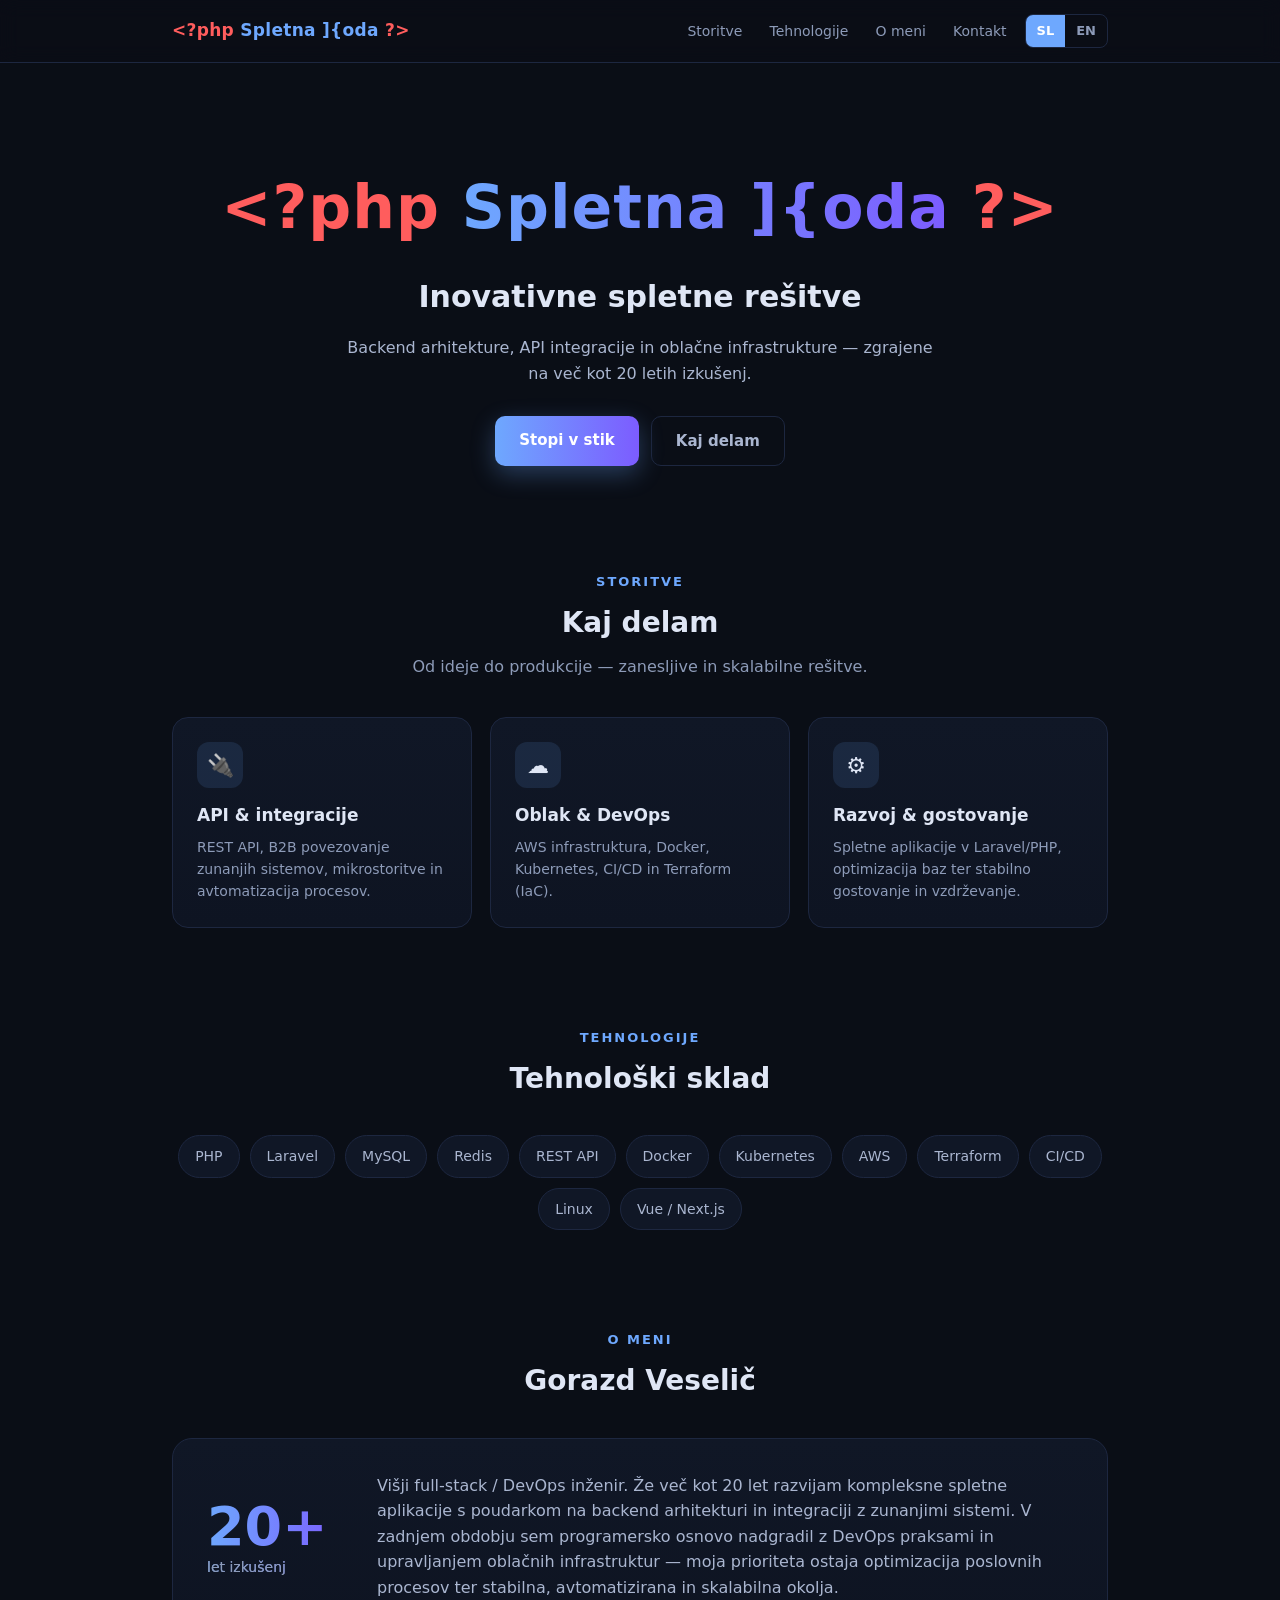
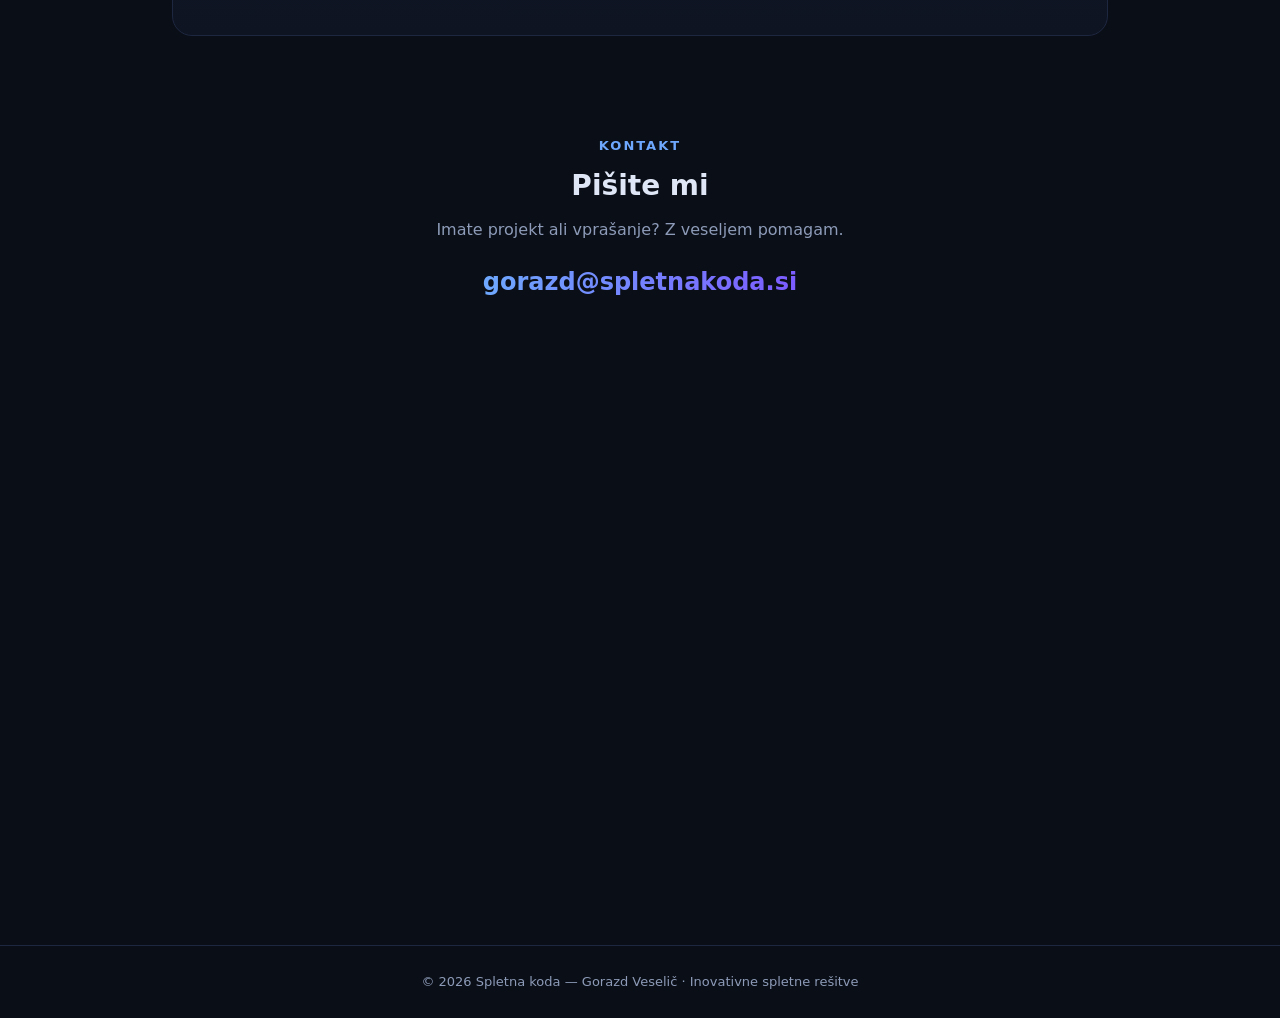
==== index.html @ e6e83b1e "Modern bilingual (SL/EN) static site redesign" ====
<!DOCTYPE html>
<html lang="sl">
<head>
<meta charset="UTF-8">
<meta name="viewport" content="width=device-width, initial-scale=1">
<title>Spletna koda – Inovativne spletne rešitve</title>
<meta name="description" content="Inovativne spletne rešitve — backend arhitekture, API integracije in oblačne infrastrukture z več kot 20 leti izkušenj. PHP, Laravel, AWS, Docker, Kubernetes.">
<meta name="keywords" content="mikrostoritve, API integracije, B2B povezave, PHP, MySQL, Laravel, Vue, AWS, DevOps, Docker, Kubernetes, spletno gostovanje">
<link rel="canonical" href="https://spletnakoda.si/">
<link rel="alternate" hreflang="sl" href="https://spletnakoda.si/">
<link rel="alternate" hreflang="en" href="https://spletnakoda.si/en/">
<link rel="alternate" hreflang="x-default" href="https://spletnakoda.si/">
<meta property="og:title" content="Spletna koda">
<meta property="og:description" content="Inovativne spletne rešitve. Backend, API integracije, B2B, PHP, MySQL, Laravel, Vue, AWS, DevOps.">
<meta property="og:url" content="https://spletnakoda.si/">
<meta property="og:image" content="https://spletnakoda.si/spletnaKoda.png">
<meta property="og:site_name" content="Spletna koda">
<meta property="og:locale" content="sl_SI">
<meta property="og:locale:alternate" content="en_US">
<meta name="theme-color" content="#0a0e16">
<link rel="icon" href="/favicon.ico">
<link rel="apple-touch-icon" href="/spletnaKoda.png">
<link rel="stylesheet" href="/style.css">
</head>
<body>

<header><div class="wrap"><nav>
  <a href="#vrh" class="brand"><span class="tag">&lt;?php</span> <span class="name">Spletna ]{oda</span> <span class="tag">?&gt;</span></a>
  <div class="nav-right">
    <div class="links">
      <a href="#storitve">Storitve</a>
      <a href="#tehnologije">Tehnologije</a>
      <a href="#omeni">O meni</a>
      <a href="#kontakt">Kontakt</a>
    </div>
    <div class="lang" aria-label="Jezik / Language">
      <a class="active" href="/" hreflang="sl" lang="sl">SL</a>
      <a href="/en/" hreflang="en" lang="en">EN</a>
    </div>
  </div>
</nav></div></header>

<div class="hero" id="vrh">
  <span class="blob b1"></span><span class="blob b2"></span><span class="blob b3"></span>
  <div class="wrap">
    <div class="logo"><span class="tag">&lt;?php</span> <span class="name">Spletna ]{oda</span> <span class="tag">?&gt;</span></div>
    <h1>Inovativne spletne rešitve</h1>
    <p>Backend arhitekture, API integracije in oblačne infrastrukture — zgrajene na več kot 20 letih izkušenj.</p>
    <div class="btns">
      <a href="#kontakt" class="btn primary">Stopi v stik</a>
      <a href="#storitve" class="btn ghost">Kaj delam</a>
    </div>
  </div>
</div>

<section id="storitve"><div class="wrap">
  <div class="label">Storitve</div>
  <h2 class="title">Kaj delam</h2>
  <p class="sub">Od ideje do produkcije — zanesljive in skalabilne rešitve.</p>
  <div class="cards">
    <div class="card"><div class="ico">🔌</div><h3>API &amp; integracije</h3><p>REST API, B2B povezovanje zunanjih sistemov, mikrostoritve in avtomatizacija procesov.</p></div>
    <div class="card"><div class="ico">☁️</div><h3>Oblak &amp; DevOps</h3><p>AWS infrastruktura, Docker, Kubernetes, CI/CD in Terraform (IaC).</p></div>
    <div class="card"><div class="ico">⚙️</div><h3>Razvoj &amp; gostovanje</h3><p>Spletne aplikacije v Laravel/PHP, optimizacija baz ter stabilno gostovanje in vzdrževanje.</p></div>
  </div>
</div></section>

<section id="tehnologije"><div class="wrap">
  <div class="label">Tehnologije</div>
  <h2 class="title">Tehnološki sklad</h2>
  <div class="chips">
    <span class="chip">PHP</span><span class="chip">Laravel</span><span class="chip">MySQL</span><span class="chip">Redis</span>
    <span class="chip">REST API</span><span class="chip">Docker</span><span class="chip">Kubernetes</span><span class="chip">AWS</span>
    <span class="chip">Terraform</span><span class="chip">CI/CD</span><span class="chip">Linux</span><span class="chip">Vue / Next.js</span>
  </div>
</div></section>

<section id="omeni"><div class="wrap">
  <div class="label">O meni</div>
  <h2 class="title">Gorazd Veselič</h2>
  <div class="about">
    <div class="big">20+<small>let izkušenj</small></div>
    <p>Višji full-stack / DevOps inženir. Že več kot 20 let razvijam kompleksne spletne aplikacije s poudarkom na backend arhitekturi in integraciji z zunanjimi sistemi. V zadnjem obdobju sem programersko osnovo nadgradil z DevOps praksami in upravljanjem oblačnih infrastruktur — moja prioriteta ostaja optimizacija poslovnih procesov ter stabilna, avtomatizirana in skalabilna okolja.</p>
  </div>
</div></section>

<section id="kontakt" class="fill"><div class="wrap contact">
  <div class="label">Kontakt</div>
  <h2 class="title">Pišite mi</h2>
  <p class="sub">Imate projekt ali vprašanje? Z veseljem pomagam.</p>
  <a href="mailto:gorazd@spletnakoda.si" class="email">gorazd@spletnakoda.si</a>
</div></section>

<footer><div class="wrap">© 2026 Spletna koda — Gorazd Veselič · Inovativne spletne rešitve</div></footer>

</body>
</html>
---- style.css ----
/* Spletna koda — shared styles (SL + EN) */

:root{
  --bg:#0a0e16; --panel:#101726; --panel2:#0e1422;
  --line:#1d2740; --text:#dfe6f5; --muted:#8d9bb8; --soft:#aab6d0;
  --brand:#6ea8fe; --brand2:#7c5cff; --accent:#22d3ee;
  --nav-h:62px;
}

*{box-sizing:border-box;margin:0;padding:0}
html{scroll-behavior:smooth}
body{
  background:var(--bg);color:var(--text);line-height:1.6;overflow-x:hidden;
  font-family:system-ui,-apple-system,"Segoe UI",sans-serif;
}
a{color:inherit;text-decoration:none}

.wrap{max-width:980px;margin:0 auto;padding:0 22px}
section{padding:28px 0 72px;scroll-margin-top:calc(var(--nav-h) + 10px)}

/* Header / navigation */
header{
  position:sticky;top:0;z-index:20;
  background:rgba(10,14,22,.7);backdrop-filter:blur(10px);
  border-bottom:1px solid var(--line);
}
nav{display:flex;justify-content:space-between;align-items:center;height:var(--nav-h)}
.brand{font-weight:800;font-size:17px;letter-spacing:.3px}
.brand .tag{color:#ff5d5d}
.brand .name{color:var(--brand);white-space:nowrap}
.nav-right{display:flex;align-items:center;gap:18px}
.links a{color:var(--muted);font-size:14px;margin-left:22px;transition:color .15s}
.links a:hover{color:var(--text)}
.lang{display:inline-flex;border:1px solid var(--line);border-radius:8px;overflow:hidden}
.lang a{color:var(--muted);font-size:13px;font-weight:700;padding:6px 11px;transition:background .15s,color .15s}
.lang a:hover{color:var(--text)}
.lang a.active{background:var(--brand);color:#fff}

/* Hero */
.hero{position:relative;text-align:center;padding:96px 0 78px;overflow:hidden;scroll-margin-top:calc(var(--nav-h) + 10px)}
.blob{position:absolute;border-radius:50%;filter:blur(80px);opacity:.5;animation:float 14s ease-in-out infinite}
.b1{width:420px;height:420px;background:var(--brand2);top:-160px;left:-120px}
.b2{width:380px;height:380px;background:var(--brand);top:-120px;right:-120px;animation-delay:-5s}
.b3{width:300px;height:300px;background:var(--accent);bottom:-180px;left:40%;opacity:.25;animation-delay:-9s}
@keyframes float{0%,100%{transform:translateY(0)}50%{transform:translateY(28px)}}
@media(prefers-reduced-motion:reduce){.blob{animation:none}}
.hero>*{position:relative;z-index:1}
.hero .logo{font-size:clamp(34px,7vw,60px);font-weight:800;letter-spacing:1px;white-space:nowrap}
.hero .logo .tag{color:#ff5d5d}
.hero .logo .name{white-space:nowrap;background:linear-gradient(90deg,var(--brand),var(--brand2));-webkit-background-clip:text;background-clip:text;color:transparent}
.hero h1{font-size:clamp(20px,3.4vw,30px);margin-top:18px;font-weight:700}
.hero p{color:var(--soft);max-width:600px;margin:14px auto 0;font-size:16px}

.btns{margin-top:30px;display:flex;gap:12px;justify-content:center;flex-wrap:wrap}
.btn{padding:12px 24px;border-radius:10px;font-weight:600;font-size:15px;transition:transform .12s,box-shadow .12s}
.btn:hover{transform:translateY(-2px)}
.btn.primary{background:linear-gradient(90deg,var(--brand),var(--brand2));color:#fff;box-shadow:0 8px 24px rgba(110,168,254,.3)}
.btn.ghost{border:1px solid var(--line);color:var(--soft)}

/* Section headings */
.label{text-align:center;color:var(--brand);font-size:13px;font-weight:700;letter-spacing:2px;text-transform:uppercase}
h2.title{text-align:center;font-size:28px;margin-top:8px}
.sub{text-align:center;color:var(--muted);max-width:560px;margin:8px auto 0}

/* Service cards */
.cards{display:grid;grid-template-columns:repeat(3,1fr);gap:18px;margin-top:38px}
.card{background:linear-gradient(180deg,var(--panel),var(--panel2));border:1px solid var(--line);border-radius:16px;padding:24px;transition:transform .15s,border-color .15s}
.card:hover{transform:translateY(-4px);border-color:var(--brand)}
.card .ico{width:46px;height:46px;margin-bottom:14px;border-radius:12px;background:rgba(110,168,254,.12);display:flex;align-items:center;justify-content:center;font-size:22px}
.card h3{font-size:17px;margin-bottom:6px}
.card p{color:var(--muted);font-size:14px}

/* Tech chips */
.chips{display:flex;flex-wrap:wrap;gap:10px;justify-content:center;margin-top:34px}
.chip{background:var(--panel);border:1px solid var(--line);color:var(--soft);padding:9px 16px;border-radius:30px;font-size:14px;transition:border-color .15s,color .15s}
.chip:hover{border-color:var(--accent);color:var(--text)}

/* About */
.about{display:grid;grid-template-columns:140px 1fr;gap:30px;align-items:center;margin-top:34px;padding:34px;border:1px solid var(--line);border-radius:20px;background:linear-gradient(180deg,var(--panel),var(--panel2))}
.about .big{font-size:54px;font-weight:800;line-height:1;background:linear-gradient(90deg,var(--brand),var(--brand2));-webkit-background-clip:text;background-clip:text;color:transparent}
.about .big small{display:block;margin-top:6px;font-size:14px;font-weight:500;color:var(--muted)}
.about p{color:var(--soft)}

/* Contact */
.fill{min-height:calc(100vh - var(--nav-h) - 1px)}   /* lets the last section's title align like the others */
.contact{text-align:center}
.contact .email{display:inline-block;margin-top:20px;font-size:clamp(18px,4vw,24px);font-weight:700;background:linear-gradient(90deg,var(--brand),var(--brand2));-webkit-background-clip:text;background-clip:text;color:transparent}

footer{border-top:1px solid var(--line);padding:26px 0;text-align:center;color:var(--muted);font-size:13px}

/* Mobile: no menu, so the anchor-offset tricks aren't needed — even spacing, no empty tail */
@media(max-width:720px){
  .cards{grid-template-columns:1fr}
  .about{grid-template-columns:1fr;text-align:center}
  .links{display:none}
  section{padding:44px 0}
  .hero{padding:80px 0 44px}
  .fill{min-height:auto}
}

/* Keep the wordmark intact: one line when it fits, else cleanly stacked into 3 lines */
@media(max-width:480px){
  .hero .logo{white-space:normal}
  .hero .logo .tag,.hero .logo .name{display:block}
}
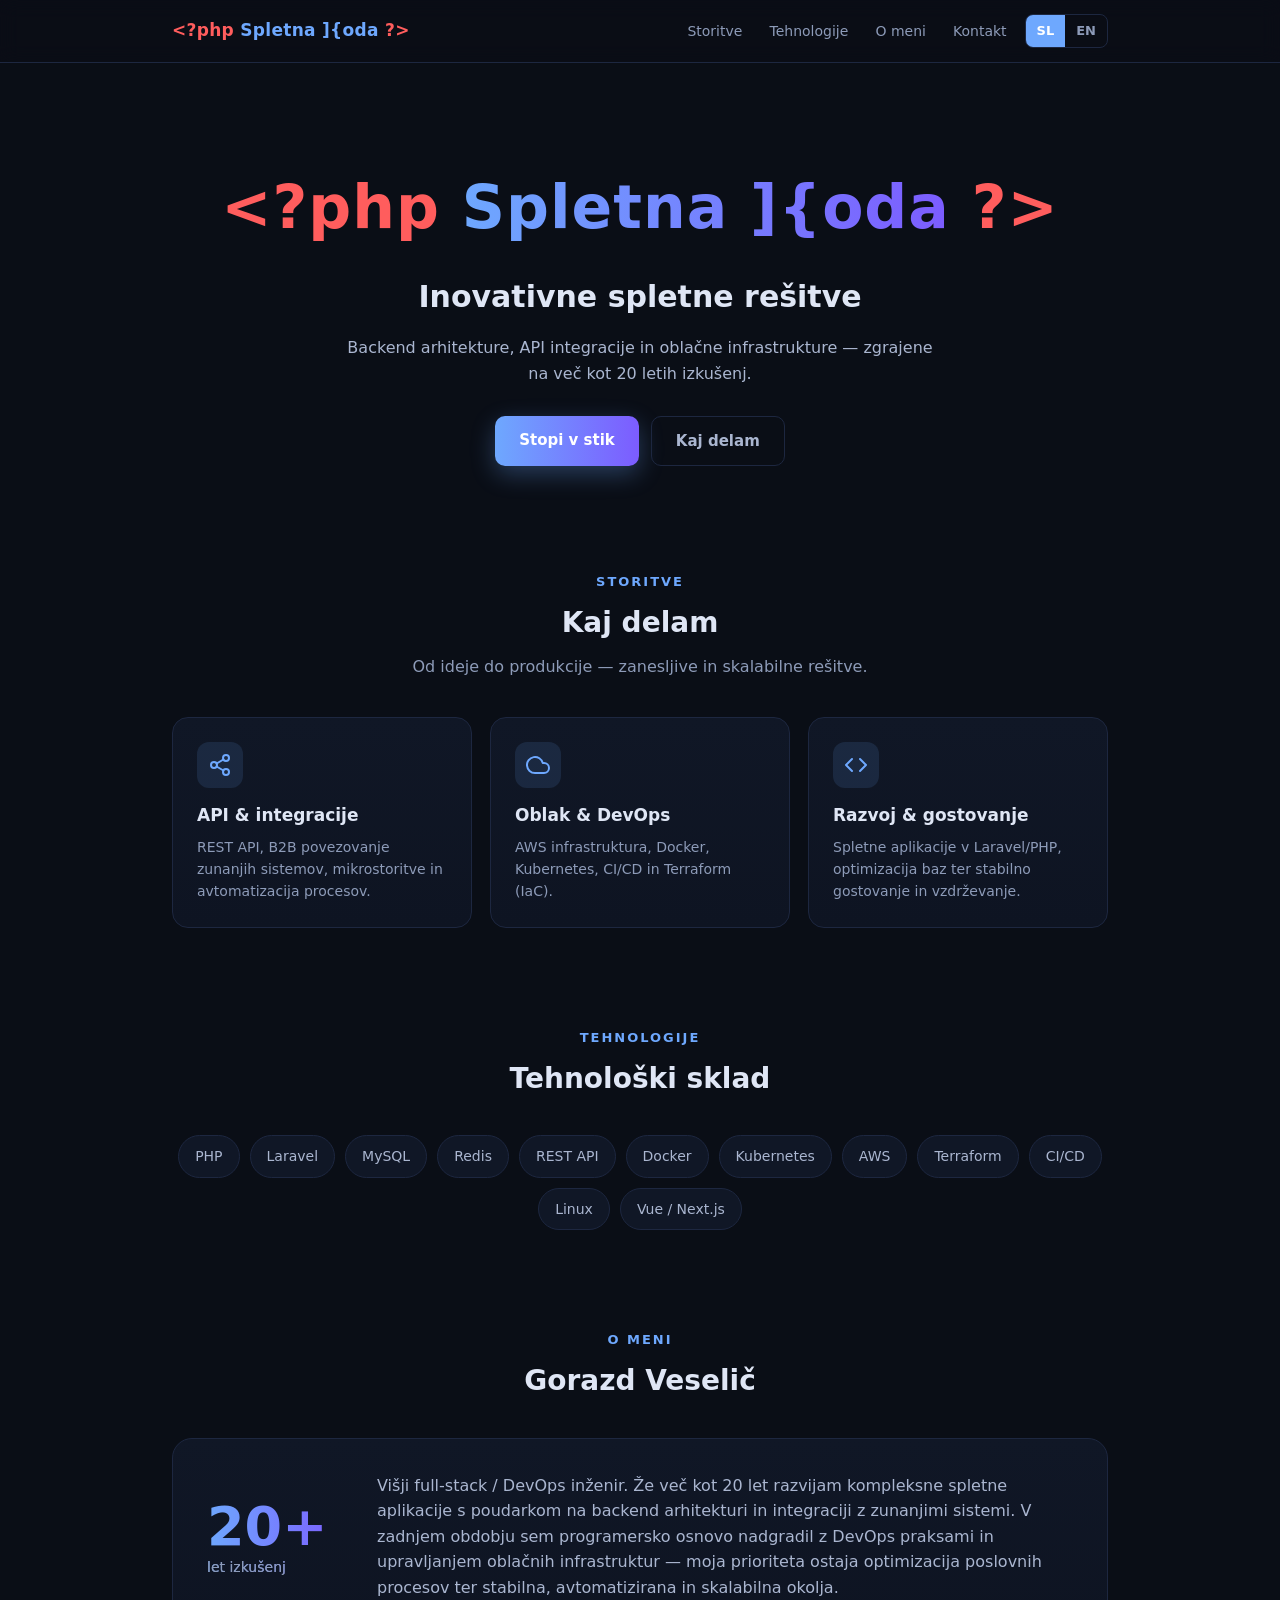
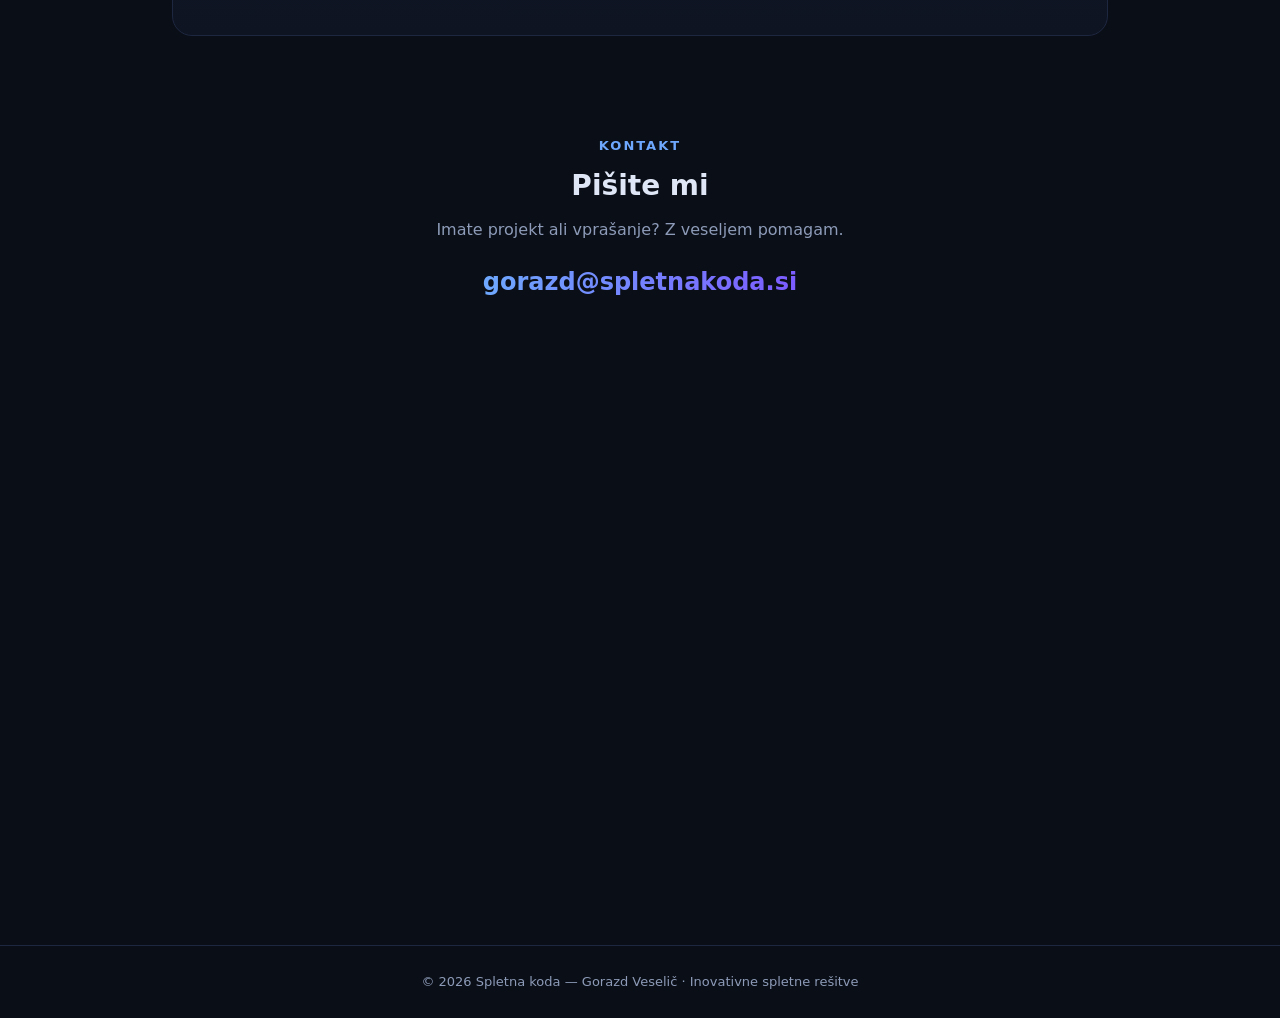
==== commit 1e5197b4: "Replace emoji icons with inline SVG icons" ====
--- a/index.html
+++ b/index.html
@@ -58,9 +58,9 @@
   <h2 class="title">Kaj delam</h2>
   <p class="sub">Od ideje do produkcije — zanesljive in skalabilne rešitve.</p>
   <div class="cards">
-    <div class="card"><div class="ico">🔌</div><h3>API &amp; integracije</h3><p>REST API, B2B povezovanje zunanjih sistemov, mikrostoritve in avtomatizacija procesov.</p></div>
-    <div class="card"><div class="ico">☁️</div><h3>Oblak &amp; DevOps</h3><p>AWS infrastruktura, Docker, Kubernetes, CI/CD in Terraform (IaC).</p></div>
-    <div class="card"><div class="ico">⚙️</div><h3>Razvoj &amp; gostovanje</h3><p>Spletne aplikacije v Laravel/PHP, optimizacija baz ter stabilno gostovanje in vzdrževanje.</p></div>
+    <div class="card"><div class="ico"><svg viewBox="0 0 24 24" fill="none" stroke="currentColor" stroke-width="2" stroke-linecap="round" stroke-linejoin="round" aria-hidden="true"><circle cx="18" cy="5" r="3"/><circle cx="6" cy="12" r="3"/><circle cx="18" cy="19" r="3"/><line x1="8.59" y1="13.51" x2="15.42" y2="17.49"/><line x1="15.41" y1="6.51" x2="8.59" y2="10.49"/></svg></div><h3>API &amp; integracije</h3><p>REST API, B2B povezovanje zunanjih sistemov, mikrostoritve in avtomatizacija procesov.</p></div>
+    <div class="card"><div class="ico"><svg viewBox="0 0 24 24" fill="none" stroke="currentColor" stroke-width="2" stroke-linecap="round" stroke-linejoin="round" aria-hidden="true"><path d="M18 10h-1.26A8 8 0 1 0 9 20h9a5 5 0 0 0 0-10z"/></svg></div><h3>Oblak &amp; DevOps</h3><p>AWS infrastruktura, Docker, Kubernetes, CI/CD in Terraform (IaC).</p></div>
+    <div class="card"><div class="ico"><svg viewBox="0 0 24 24" fill="none" stroke="currentColor" stroke-width="2" stroke-linecap="round" stroke-linejoin="round" aria-hidden="true"><polyline points="16 18 22 12 16 6"/><polyline points="8 6 2 12 8 18"/></svg></div><h3>Razvoj &amp; gostovanje</h3><p>Spletne aplikacije v Laravel/PHP, optimizacija baz ter stabilno gostovanje in vzdrževanje.</p></div>
   </div>
 </div></section>
 
--- a/style.css
+++ b/style.css
@@ -66,7 +66,8 @@
 .cards{display:grid;grid-template-columns:repeat(3,1fr);gap:18px;margin-top:38px}
 .card{background:linear-gradient(180deg,var(--panel),var(--panel2));border:1px solid var(--line);border-radius:16px;padding:24px;transition:transform .15s,border-color .15s}
 .card:hover{transform:translateY(-4px);border-color:var(--brand)}
-.card .ico{width:46px;height:46px;margin-bottom:14px;border-radius:12px;background:rgba(110,168,254,.12);display:flex;align-items:center;justify-content:center;font-size:22px}
+.card .ico{width:46px;height:46px;margin-bottom:14px;border-radius:12px;background:rgba(110,168,254,.12);display:flex;align-items:center;justify-content:center;color:var(--brand)}
+.card .ico svg{width:24px;height:24px}
 .card h3{font-size:17px;margin-bottom:6px}
 .card p{color:var(--muted);font-size:14px}
 
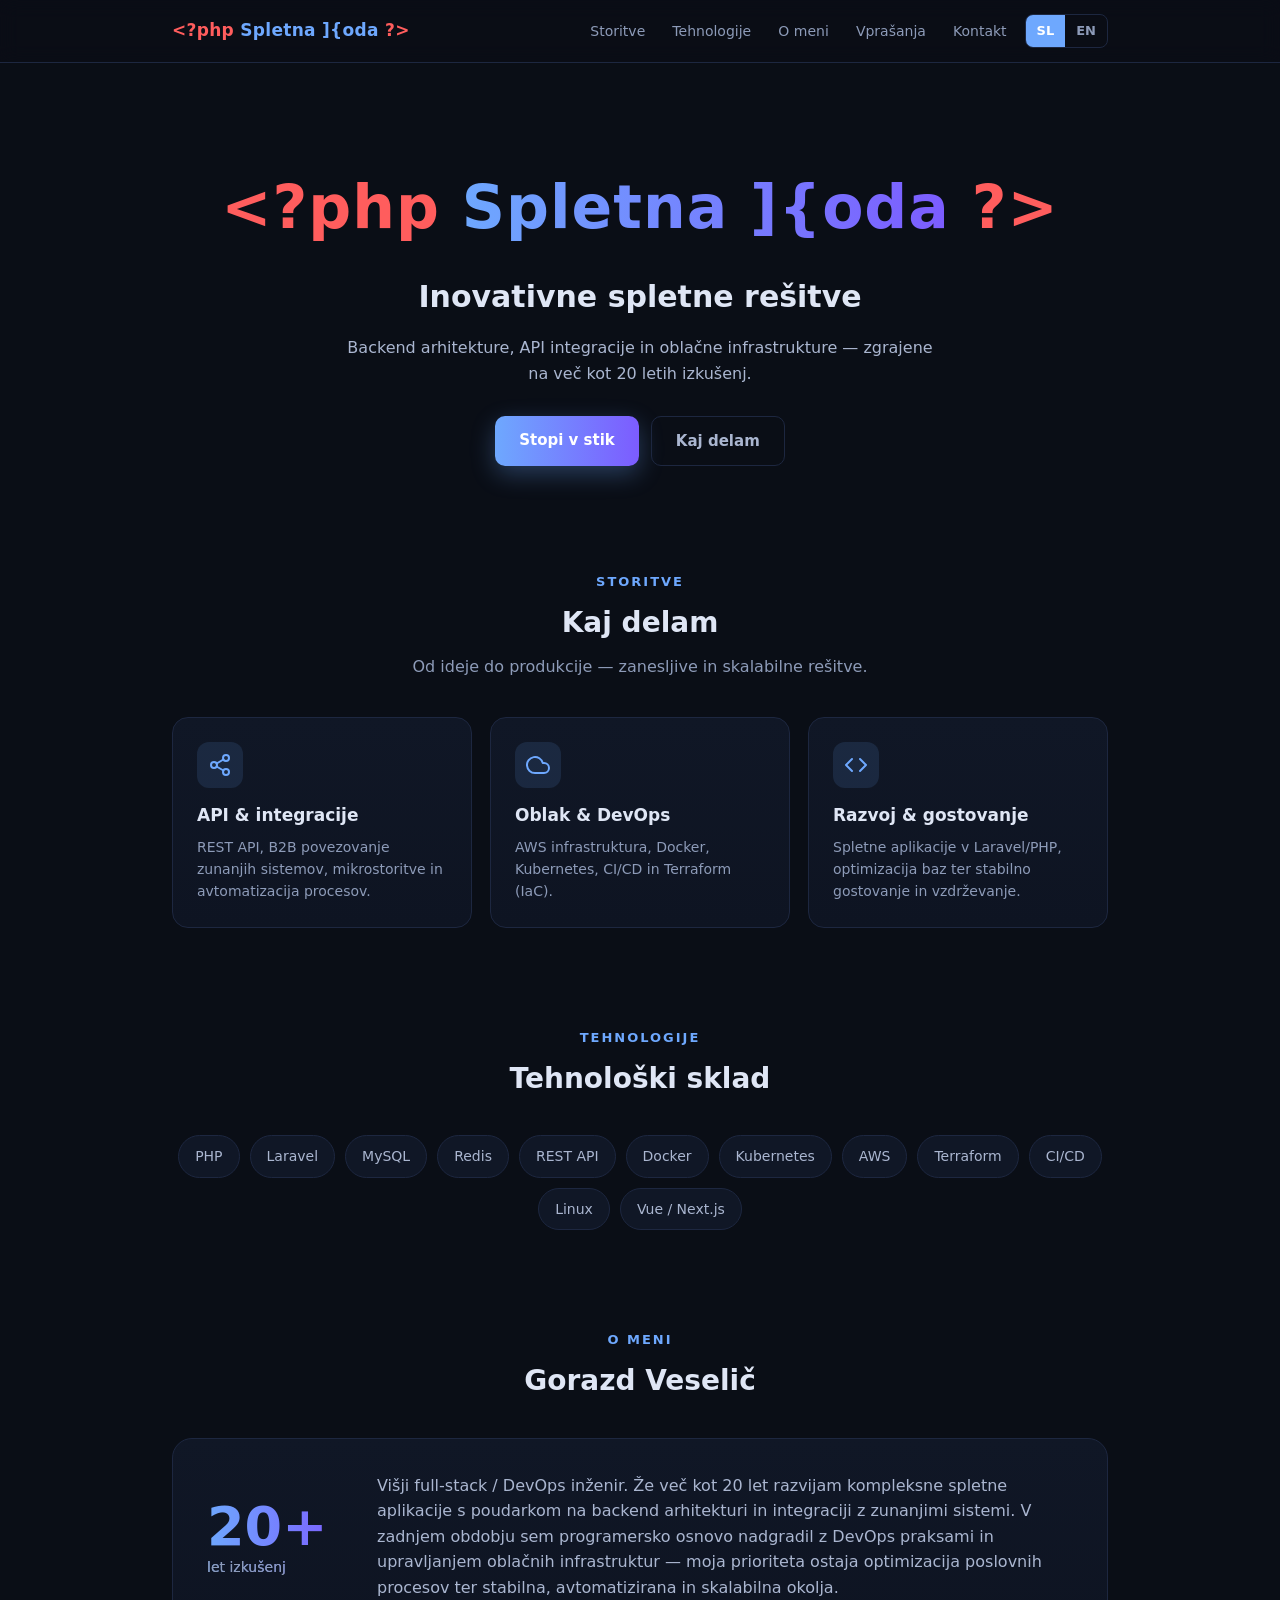
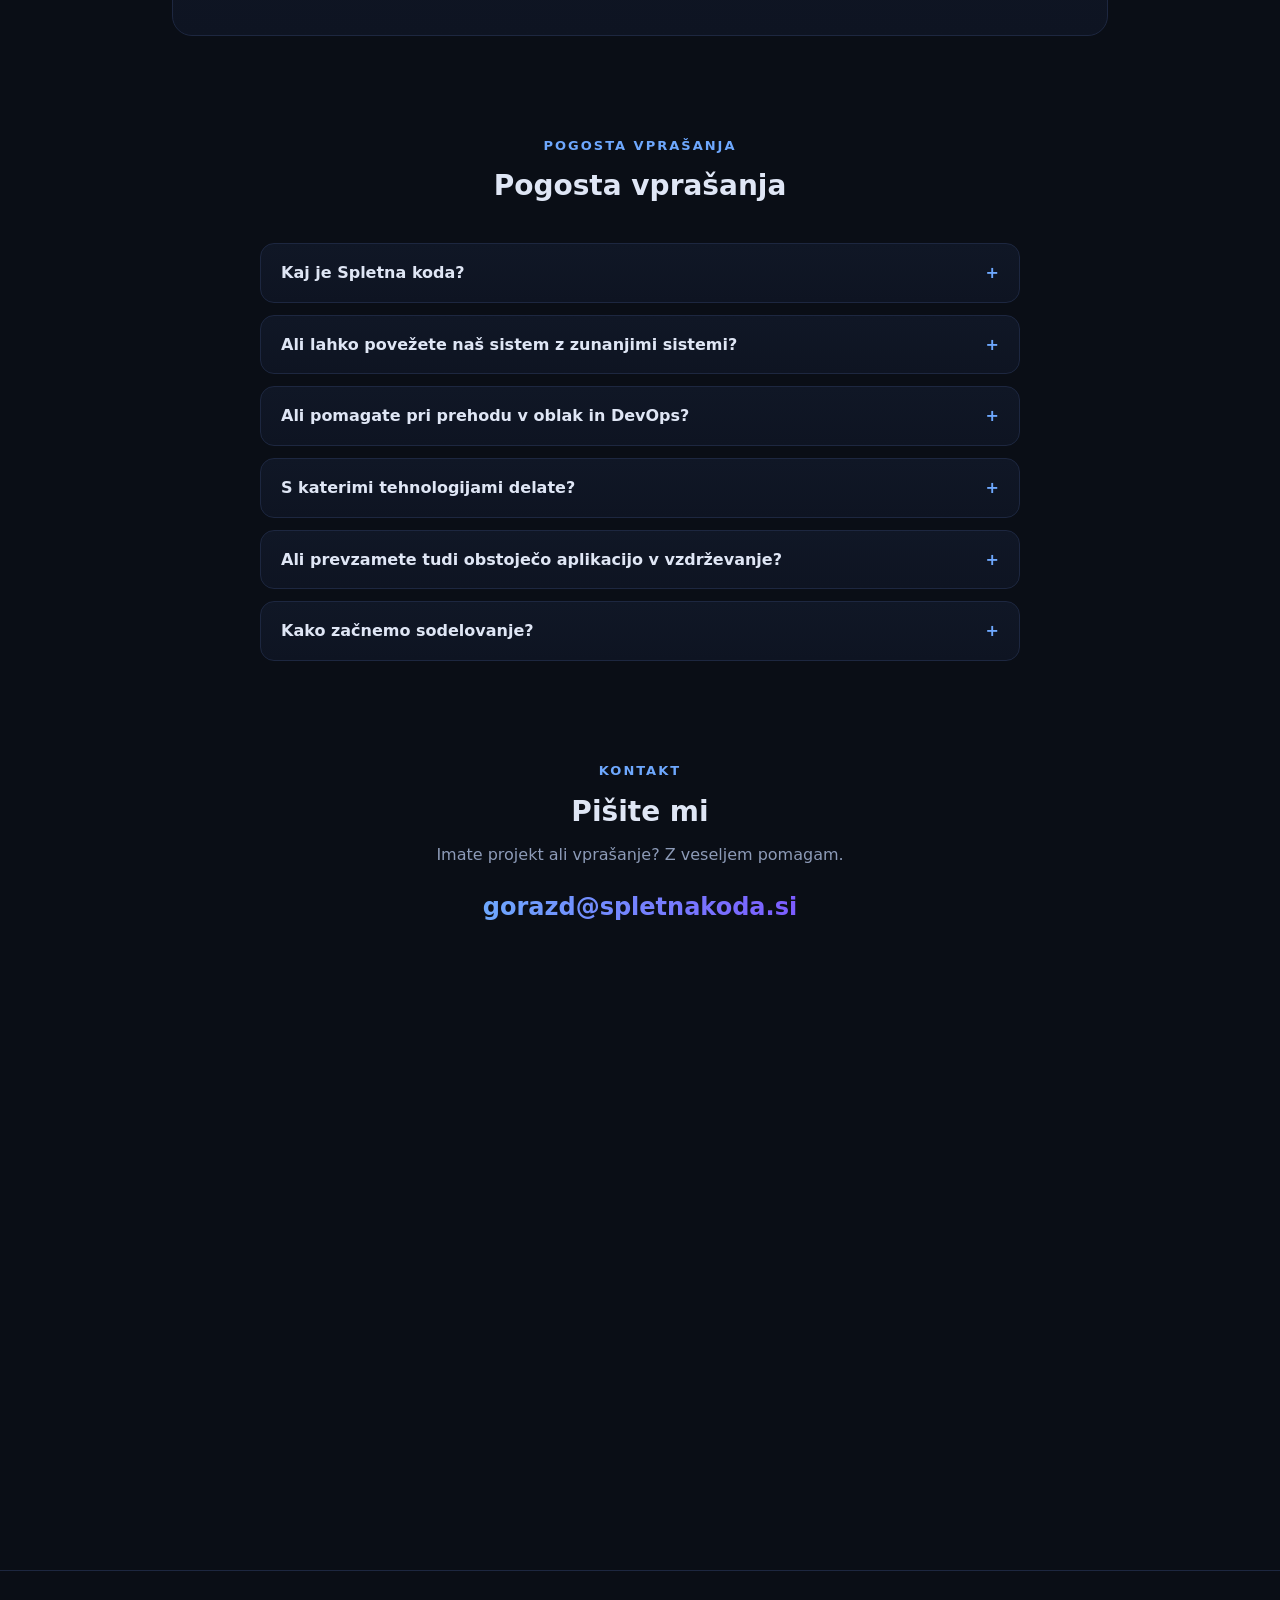
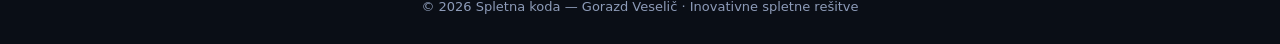
==== commit 2f11455a: "Improve AI visibility: JSON-LD schema, FAQ section, llms.txt, robots.txt, sitemap - Add JSON-LD grap" ====
--- a/index.html
+++ b/index.html
@@ -17,10 +17,186 @@
 <meta property="og:site_name" content="Spletna koda">
 <meta property="og:locale" content="sl_SI">
 <meta property="og:locale:alternate" content="en_US">
+<meta property="og:type" content="website">
+<meta property="og:image:alt" content="Spletna koda">
+<meta name="twitter:card" content="summary">
+<meta name="author" content="Gorazd Veselič">
 <meta name="theme-color" content="#0a0e16">
-<link rel="icon" href="/favicon.ico">
-<link rel="apple-touch-icon" href="/spletnaKoda.png">
+<link rel="icon" href="/favicon.ico" sizes="any">
+<link rel="icon" type="image/svg+xml" href="/favicon.svg">
+<link rel="apple-touch-icon" href="/apple-touch-icon.png">
 <link rel="stylesheet" href="/style.css">
+<script type="application/ld+json">
+{
+ "@context": "https://schema.org",
+ "@graph": [
+  {
+   "@type": "WebSite",
+   "@id": "https://spletnakoda.si/#website",
+   "url": "https://spletnakoda.si/",
+   "name": "Spletna koda",
+   "inLanguage": [
+    "sl",
+    "en"
+   ],
+   "publisher": {
+    "@id": "https://spletnakoda.si/#business"
+   }
+  },
+  {
+   "@type": "Person",
+   "@id": "https://spletnakoda.si/#gorazd",
+   "name": "Gorazd Veselič",
+   "jobTitle": "Višji full-stack / DevOps inženir",
+   "email": "mailto:gorazd@spletnakoda.si",
+   "url": "https://spletnakoda.si/",
+   "worksFor": {
+    "@id": "https://spletnakoda.si/#business"
+   },
+   "sameAs": [
+    "https://github.com/GorazdVeselic"
+   ],
+   "knowsAbout": [
+    "PHP",
+    "Laravel",
+    "MySQL",
+    "Redis",
+    "REST API",
+    "B2B integration",
+    "Microservices",
+    "Docker",
+    "Kubernetes",
+    "AWS",
+    "Terraform",
+    "CI/CD",
+    "Linux",
+    "Vue",
+    "Next.js",
+    "DevOps"
+   ]
+  },
+  {
+   "@type": "ProfessionalService",
+   "@id": "https://spletnakoda.si/#business",
+   "name": "Spletna koda",
+   "url": "https://spletnakoda.si/",
+   "logo": "https://spletnakoda.si/icon-512.png",
+   "image": "https://spletnakoda.si/spletnaKoda.png",
+   "email": "gorazd@spletnakoda.si",
+   "founder": {
+    "@id": "https://spletnakoda.si/#gorazd"
+   },
+   "areaServed": "SI",
+   "availableLanguage": [
+    "sl",
+    "en"
+   ],
+   "description": "Spletna koda (Gorazd Veselič) – backend arhitekture, API in B2B integracije, mikrostoritve ter oblačne infrastrukture (AWS, Docker, Kubernetes) z več kot 20 leti izkušenj.",
+   "hasOfferCatalog": {
+    "@type": "OfferCatalog",
+    "name": "Storitve",
+    "itemListElement": [
+     {
+      "@type": "Offer",
+      "itemOffered": {
+       "@type": "Service",
+       "name": "API & integracije",
+       "description": "REST API, B2B povezovanje zunanjih sistemov, mikrostoritve in avtomatizacija procesov."
+      }
+     },
+     {
+      "@type": "Offer",
+      "itemOffered": {
+       "@type": "Service",
+       "name": "Oblak & DevOps",
+       "description": "AWS infrastruktura, Docker, Kubernetes, CI/CD in Terraform (IaC)."
+      }
+     },
+     {
+      "@type": "Offer",
+      "itemOffered": {
+       "@type": "Service",
+       "name": "Razvoj & gostovanje",
+       "description": "Spletne aplikacije v Laravel/PHP, optimizacija baz ter stabilno gostovanje in vzdrževanje."
+      }
+     }
+    ]
+   }
+  },
+  {
+   "@type": "WebPage",
+   "@id": "https://spletnakoda.si/#webpage",
+   "url": "https://spletnakoda.si/",
+   "name": "Spletna koda – Inovativne spletne rešitve",
+   "inLanguage": "sl",
+   "isPartOf": {
+    "@id": "https://spletnakoda.si/#website"
+   },
+   "about": {
+    "@id": "https://spletnakoda.si/#business"
+   },
+   "mainEntity": {
+    "@id": "https://spletnakoda.si/#faq"
+   }
+  },
+  {
+   "@type": "FAQPage",
+   "@id": "https://spletnakoda.si/#faq",
+   "inLanguage": "sl",
+   "mainEntity": [
+    {
+     "@type": "Question",
+     "name": "Kaj je Spletna koda?",
+     "acceptedAnswer": {
+      "@type": "Answer",
+      "text": "Spletna koda je samostojna razvojna praksa Gorazda Veseliča, višjega full-stack / DevOps inženirja z več kot 20 leti izkušenj. Ukvarja se z backend arhitekturo, API in B2B integracijami ter oblačno infrastrukturo."
+     }
+    },
+    {
+     "@type": "Question",
+     "name": "Ali lahko povežete naš sistem z zunanjimi sistemi?",
+     "acceptedAnswer": {
+      "@type": "Answer",
+      "text": "Da. Načrtujem in razvijam REST API-je, B2B povezave z zunanjimi sistemi (npr. ERP, spletne trgovine, dobavitelji) in mikrostoritve, ki avtomatizirajo poslovne procese in odpravijo ročno prepisovanje podatkov."
+     }
+    },
+    {
+     "@type": "Question",
+     "name": "Ali pomagate pri prehodu v oblak in DevOps?",
+     "acceptedAnswer": {
+      "@type": "Answer",
+      "text": "Da. Postavim in vzdržujem infrastrukturo na AWS, aplikacije zapakiram v Docker in jih poganjam na Kubernetesu, infrastrukturo opišem kot kodo s Terraformom ter uvedem CI/CD za avtomatske in ponovljive objave."
+     }
+    },
+    {
+     "@type": "Question",
+     "name": "S katerimi tehnologijami delate?",
+     "acceptedAnswer": {
+      "@type": "Answer",
+      "text": "Backend: PHP, Laravel, MySQL, Redis in REST API. Infrastruktura: Docker, Kubernetes, AWS, Terraform, CI/CD in Linux. Frontend: Vue in Next.js."
+     }
+    },
+    {
+     "@type": "Question",
+     "name": "Ali prevzamete tudi obstoječo aplikacijo v vzdrževanje?",
+     "acceptedAnswer": {
+      "@type": "Answer",
+      "text": "Da. Prevzamem obstoječe Laravel/PHP aplikacije, optimiziram počasne podatkovne baze, uredim stabilno gostovanje in skrbim za tekoče vzdrževanje."
+     }
+    },
+    {
+     "@type": "Question",
+     "name": "Kako začnemo sodelovanje?",
+     "acceptedAnswer": {
+      "@type": "Answer",
+      "text": "Pišite na gorazd@spletnakoda.si in na kratko opišite projekt ali težavo. Komuniciram v slovenščini in angleščini."
+     }
+    }
+   ]
+  }
+ ]
+}
+</script>
 </head>
 <body>
 
@@ -31,6 +207,7 @@
       <a href="#storitve">Storitve</a>
       <a href="#tehnologije">Tehnologije</a>
       <a href="#omeni">O meni</a>
+      <a href="#vprasanja">Vprašanja</a>
       <a href="#kontakt">Kontakt</a>
     </div>
     <div class="lang" aria-label="Jezik / Language">
@@ -83,6 +260,19 @@
   </div>
 </div></section>
 
+<section id="vprasanja"><div class="wrap">
+  <div class="label">Pogosta vprašanja</div>
+  <h2 class="title">Pogosta vprašanja</h2>
+  <div class="faq">
+    <details class="qa"><summary>Kaj je Spletna koda?</summary><p>Spletna koda je samostojna razvojna praksa Gorazda Veseliča, višjega full-stack / DevOps inženirja z več kot 20 leti izkušenj. Ukvarja se z backend arhitekturo, API in B2B integracijami ter oblačno infrastrukturo.</p></details>
+    <details class="qa"><summary>Ali lahko povežete naš sistem z zunanjimi sistemi?</summary><p>Da. Načrtujem in razvijam REST API-je, B2B povezave z zunanjimi sistemi (npr. ERP, spletne trgovine, dobavitelji) in mikrostoritve, ki avtomatizirajo poslovne procese in odpravijo ročno prepisovanje podatkov.</p></details>
+    <details class="qa"><summary>Ali pomagate pri prehodu v oblak in DevOps?</summary><p>Da. Postavim in vzdržujem infrastrukturo na AWS, aplikacije zapakiram v Docker in jih poganjam na Kubernetesu, infrastrukturo opišem kot kodo s Terraformom ter uvedem CI/CD za avtomatske in ponovljive objave.</p></details>
+    <details class="qa"><summary>S katerimi tehnologijami delate?</summary><p>Backend: PHP, Laravel, MySQL, Redis in REST API. Infrastruktura: Docker, Kubernetes, AWS, Terraform, CI/CD in Linux. Frontend: Vue in Next.js.</p></details>
+    <details class="qa"><summary>Ali prevzamete tudi obstoječo aplikacijo v vzdrževanje?</summary><p>Da. Prevzamem obstoječe Laravel/PHP aplikacije, optimiziram počasne podatkovne baze, uredim stabilno gostovanje in skrbim za tekoče vzdrževanje.</p></details>
+    <details class="qa"><summary>Kako začnemo sodelovanje?</summary><p>Pišite na gorazd@spletnakoda.si in na kratko opišite projekt ali težavo. Komuniciram v slovenščini in angleščini.</p></details>
+  </div>
+</div></section>
+
 <section id="kontakt" class="fill"><div class="wrap contact">
   <div class="label">Kontakt</div>
   <h2 class="title">Pišite mi</h2>
--- a/style.css
+++ b/style.css
@@ -104,3 +104,13 @@
   .hero .logo{white-space:normal}
   .hero .logo .tag,.hero .logo .name{display:block}
 }
+
+/* FAQ */
+.faq{max-width:760px;margin:34px auto 0;display:grid;gap:12px}
+.qa{background:linear-gradient(180deg,var(--panel),var(--panel2));border:1px solid var(--line);border-radius:14px;padding:16px 20px;transition:border-color .15s}
+.qa[open],.qa:hover{border-color:var(--brand)}
+.qa summary{cursor:pointer;font-weight:700;list-style:none;display:flex;justify-content:space-between;gap:16px}
+.qa summary::-webkit-details-marker{display:none}
+.qa summary::after{content:"+";color:var(--brand);font-weight:800}
+.qa[open] summary::after{content:"−"}
+.qa p{color:var(--soft);margin-top:10px;font-size:15px}
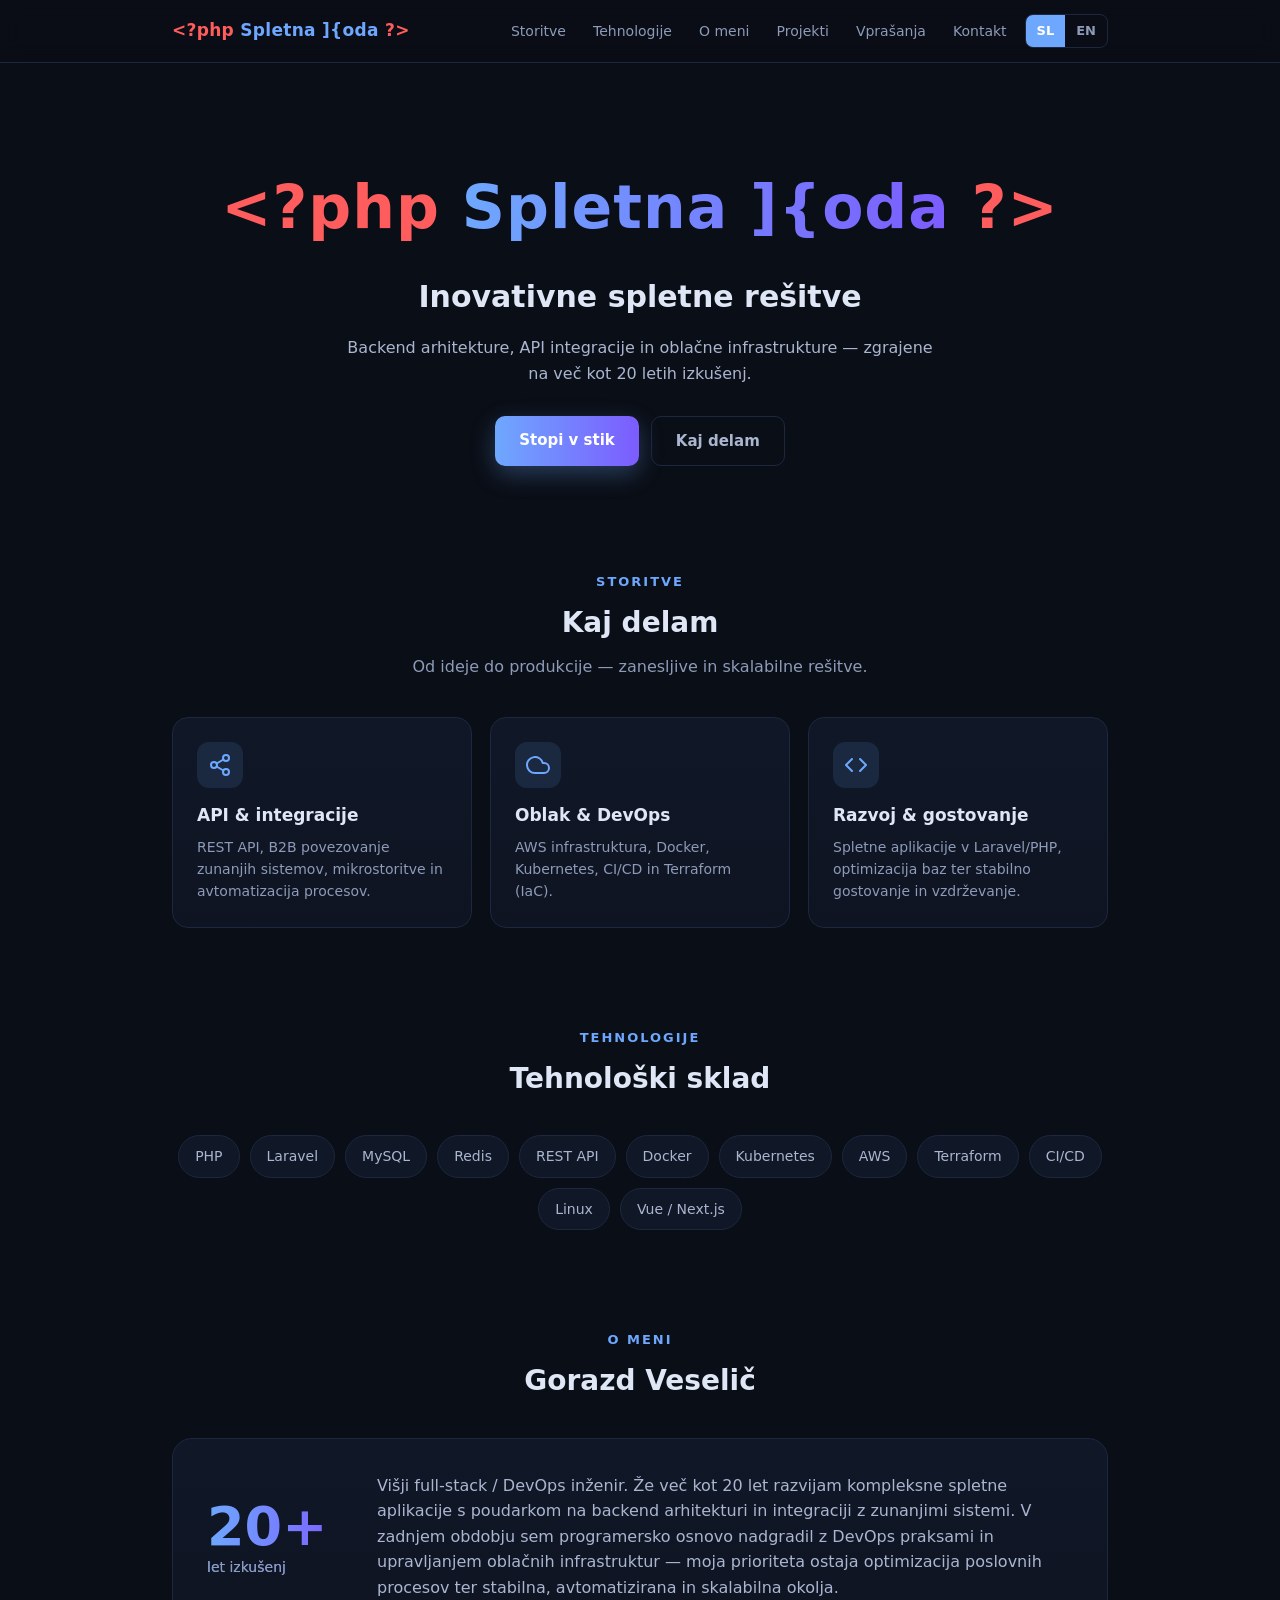
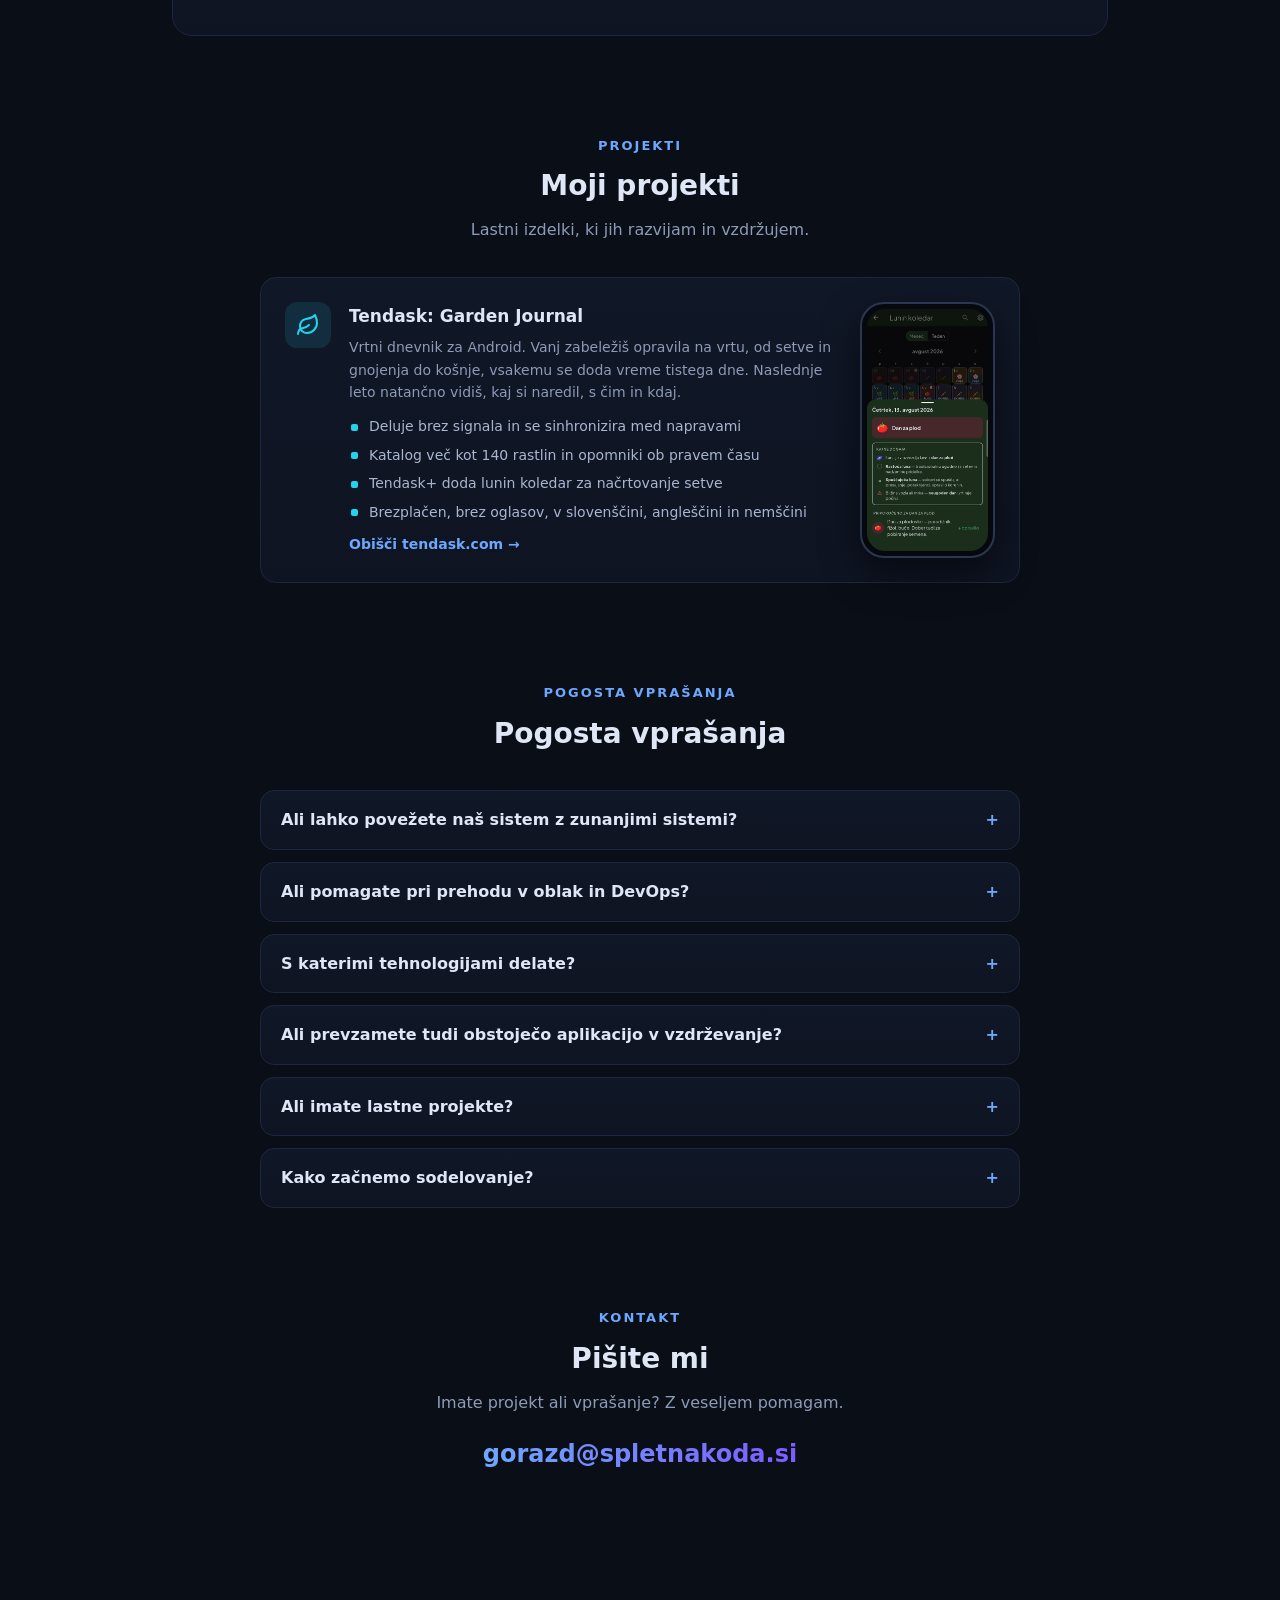
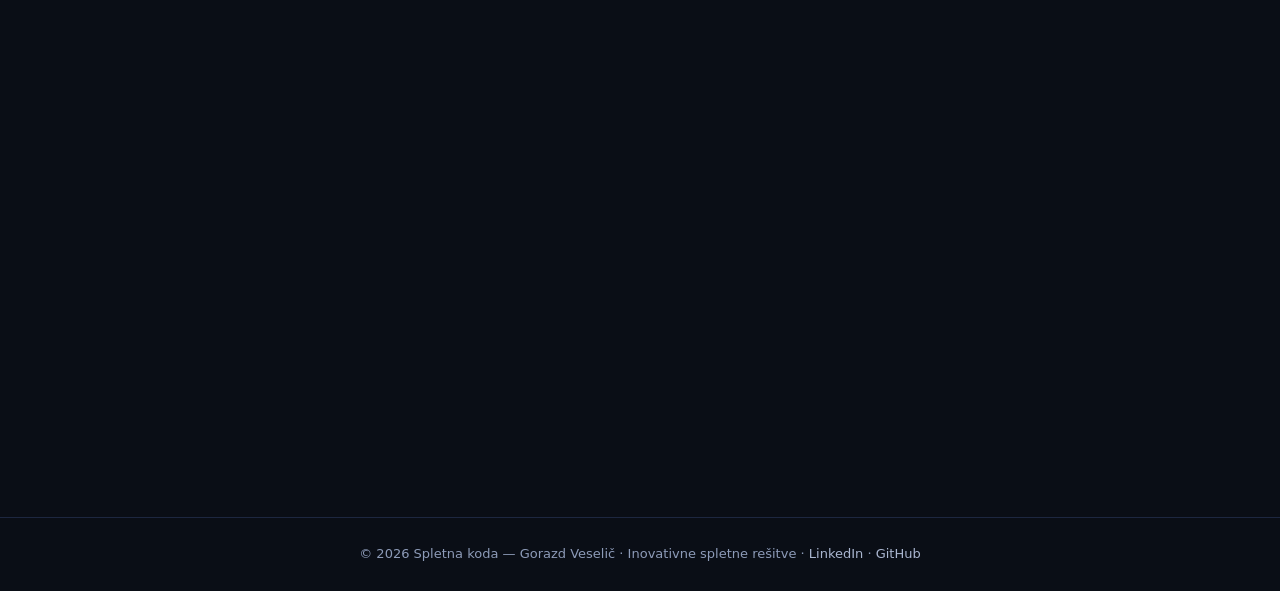
==== commit 86c863ba: "Add Tendask project, LinkedIn/GitHub links and trim FAQ - Projects section with Tendask card (phone " ====
--- a/index.html
+++ b/index.html
@@ -54,6 +54,7 @@
     "@id": "https://spletnakoda.si/#business"
    },
    "sameAs": [
+    "https://www.linkedin.com/in/gorazd-veseli%C4%8D/",
     "https://github.com/GorazdVeselic"
    ],
    "knowsAbout": [
@@ -137,6 +138,9 @@
    },
    "mainEntity": {
     "@id": "https://spletnakoda.si/#faq"
+   },
+   "mentions": {
+    "@id": "https://tendask.com/#app"
    }
   },
   {
@@ -146,14 +150,6 @@
    "mainEntity": [
     {
      "@type": "Question",
-     "name": "Kaj je Spletna koda?",
-     "acceptedAnswer": {
-      "@type": "Answer",
-      "text": "Spletna koda je samostojna razvojna praksa Gorazda Veseliča, višjega full-stack / DevOps inženirja z več kot 20 leti izkušenj. Ukvarja se z backend arhitekturo, API in B2B integracijami ter oblačno infrastrukturo."
-     }
-    },
-    {
-     "@type": "Question",
      "name": "Ali lahko povežete naš sistem z zunanjimi sistemi?",
      "acceptedAnswer": {
       "@type": "Answer",
@@ -182,6 +178,14 @@
      "acceptedAnswer": {
       "@type": "Answer",
       "text": "Da. Prevzamem obstoječe Laravel/PHP aplikacije, optimiziram počasne podatkovne baze, uredim stabilno gostovanje in skrbim za tekoče vzdrževanje."
+     }
+    },
+    {
+     "@type": "Question",
+     "name": "Ali imate lastne projekte?",
+     "acceptedAnswer": {
+      "@type": "Answer",
+      "text": "Da. Razvil sem Tendask (tendask.com), brezplačen vrtni dnevnik za Android z beleženjem opravil, vremenom, opomniki in sinhronizacijo med napravami. Na voljo je na Google Play."
      }
     },
     {
@@ -193,6 +197,24 @@
      }
     }
    ]
+  },
+  {
+   "@type": "MobileApplication",
+   "@id": "https://tendask.com/#app",
+   "name": "Tendask: Garden Journal",
+   "url": "https://tendask.com/sl/",
+   "operatingSystem": "Android",
+   "applicationCategory": "LifestyleApplication",
+   "description": "Brezplačen vrtni dnevnik za Android. Beleženje vrtnih opravil z vremenom, opomniki in zgodovino, deluje brez signala in se sinhronizira med napravami. Na voljo na Google Play.",
+   "installUrl": "https://play.google.com/store/apps/details?id=app.tendask",
+   "offers": {
+    "@type": "Offer",
+    "price": "0",
+    "priceCurrency": "EUR"
+   },
+   "author": {
+    "@id": "https://spletnakoda.si/#gorazd"
+   }
   }
  ]
 }
@@ -207,6 +229,7 @@
       <a href="#storitve">Storitve</a>
       <a href="#tehnologije">Tehnologije</a>
       <a href="#omeni">O meni</a>
+      <a href="#projekti">Projekti</a>
       <a href="#vprasanja">Vprašanja</a>
       <a href="#kontakt">Kontakt</a>
     </div>
@@ -260,15 +283,37 @@
   </div>
 </div></section>
 
+<section id="projekti"><div class="wrap">
+  <div class="label">Projekti</div>
+  <h2 class="title">Moji projekti</h2>
+  <p class="sub">Lastni izdelki, ki jih razvijam in vzdržujem.</p>
+  <a class="project" href="https://tendask.com/sl/" target="_blank" rel="noopener">
+    <div class="ico"><svg viewBox="0 0 24 24" fill="none" stroke="currentColor" stroke-width="2" stroke-linecap="round" stroke-linejoin="round" aria-hidden="true"><path d="M11 20A7 7 0 0 1 9.8 6.1C15.5 5 17 4.48 19 2c1 2 2 4.18 2 8 0 5.5-4.78 10-10 10Z"/><path d="M2 21c0-3 1.85-5.36 5.08-6C9.5 14.52 12 13 13 12"/></svg></div>
+    <div>
+      <h3>Tendask: Garden Journal</h3>
+      <p>Vrtni dnevnik za Android. Vanj zabeležiš opravila na vrtu, od setve in gnojenja do košnje, vsakemu se doda vreme tistega dne. Naslednje leto natančno vidiš, kaj si naredil, s čim in kdaj.</p>
+      <ul class="facts">
+        <li>Deluje brez signala in se sinhronizira med napravami</li>
+        <li>Katalog več kot 140 rastlin in opomniki ob pravem času</li>
+        <li>Tendask+ doda lunin koledar za načrtovanje setve</li>
+        <li>Brezplačen, brez oglasov, v slovenščini, angleščini in nemščini</li>
+      </ul>
+      <span class="more">Obišči tendask.com →</span>
+    </div>
+  
+    <div class="phone"><img src="/img/tendask-plus-sl.webp" alt="Tendask+: lunin koledar v aplikaciji" width="240" height="480" loading="lazy"></div>
+  </a>
+</div></section>
+
 <section id="vprasanja"><div class="wrap">
   <div class="label">Pogosta vprašanja</div>
   <h2 class="title">Pogosta vprašanja</h2>
   <div class="faq">
-    <details class="qa"><summary>Kaj je Spletna koda?</summary><p>Spletna koda je samostojna razvojna praksa Gorazda Veseliča, višjega full-stack / DevOps inženirja z več kot 20 leti izkušenj. Ukvarja se z backend arhitekturo, API in B2B integracijami ter oblačno infrastrukturo.</p></details>
     <details class="qa"><summary>Ali lahko povežete naš sistem z zunanjimi sistemi?</summary><p>Da. Načrtujem in razvijam REST API-je, B2B povezave z zunanjimi sistemi (npr. ERP, spletne trgovine, dobavitelji) in mikrostoritve, ki avtomatizirajo poslovne procese in odpravijo ročno prepisovanje podatkov.</p></details>
     <details class="qa"><summary>Ali pomagate pri prehodu v oblak in DevOps?</summary><p>Da. Postavim in vzdržujem infrastrukturo na AWS, aplikacije zapakiram v Docker in jih poganjam na Kubernetesu, infrastrukturo opišem kot kodo s Terraformom ter uvedem CI/CD za avtomatske in ponovljive objave.</p></details>
     <details class="qa"><summary>S katerimi tehnologijami delate?</summary><p>Backend: PHP, Laravel, MySQL, Redis in REST API. Infrastruktura: Docker, Kubernetes, AWS, Terraform, CI/CD in Linux. Frontend: Vue in Next.js.</p></details>
     <details class="qa"><summary>Ali prevzamete tudi obstoječo aplikacijo v vzdrževanje?</summary><p>Da. Prevzamem obstoječe Laravel/PHP aplikacije, optimiziram počasne podatkovne baze, uredim stabilno gostovanje in skrbim za tekoče vzdrževanje.</p></details>
+    <details class="qa"><summary>Ali imate lastne projekte?</summary><p>Da. Razvil sem Tendask (tendask.com), brezplačen vrtni dnevnik za Android z beleženjem opravil, vremenom, opomniki in sinhronizacijo med napravami. Na voljo je na Google Play.</p></details>
     <details class="qa"><summary>Kako začnemo sodelovanje?</summary><p>Pišite na gorazd@spletnakoda.si in na kratko opišite projekt ali težavo. Komuniciram v slovenščini in angleščini.</p></details>
   </div>
 </div></section>
@@ -280,7 +325,7 @@
   <a href="mailto:gorazd@spletnakoda.si" class="email">gorazd@spletnakoda.si</a>
 </div></section>
 
-<footer><div class="wrap">© 2026 Spletna koda — Gorazd Veselič · Inovativne spletne rešitve</div></footer>
+<footer><div class="wrap">© 2026 Spletna koda — Gorazd Veselič · Inovativne spletne rešitve · <a href="https://www.linkedin.com/in/gorazd-veseli%C4%8D/" target="_blank" rel="noopener me">LinkedIn</a> · <a href="https://github.com/GorazdVeselic" target="_blank" rel="noopener me">GitHub</a></div></footer>
 
 </body>
 </html>
--- a/style.css
+++ b/style.css
@@ -114,3 +114,26 @@
 .qa summary::after{content:"+";color:var(--brand);font-weight:800}
 .qa[open] summary::after{content:"−"}
 .qa p{color:var(--soft);margin-top:10px;font-size:15px}
+
+/* Projects */
+.project{display:flex;gap:18px;align-items:center;max-width:760px;margin:34px auto 0;padding:24px;border:1px solid var(--line);border-radius:16px;background:linear-gradient(180deg,var(--panel),var(--panel2));transition:transform .15s,border-color .15s}
+.project:hover{transform:translateY(-4px);border-color:var(--brand)}
+.project .ico{align-self:flex-start;flex:none;width:46px;height:46px;border-radius:12px;background:rgba(34,211,238,.12);display:flex;align-items:center;justify-content:center;color:var(--accent)}
+.project .ico svg{width:24px;height:24px}
+.project h3{font-size:17px;margin-bottom:6px}
+.project p{color:var(--muted);font-size:14px}
+.project .more{display:inline-block;margin-top:10px;color:var(--brand);font-weight:600;font-size:14px}
+footer a{color:var(--soft)}
+footer a:hover{color:var(--text)}
+
+.project .phone{flex:none;width:135px;margin-left:auto;padding:5px;border-radius:24px;background:#05080d;border:2px solid #2c3650;box-shadow:0 16px 36px rgba(0,0,0,.5)}
+.project .phone img{display:block;width:100%;height:auto;border-radius:18px}
+@media(max-width:720px){
+  .project{flex-wrap:wrap}
+  .project>div:nth-child(2){flex:1 1 200px}
+  .project .phone{width:150px;margin:8px auto 0}
+  .project .ico{display:none}
+}
+.project .facts{list-style:none;margin-top:12px;display:grid;gap:6px}
+.project .facts li{position:relative;padding-left:20px;color:var(--soft);font-size:14px}
+.project .facts li::before{content:"";position:absolute;left:2px;top:.6em;width:7px;height:7px;border-radius:2px;background:var(--accent)}
